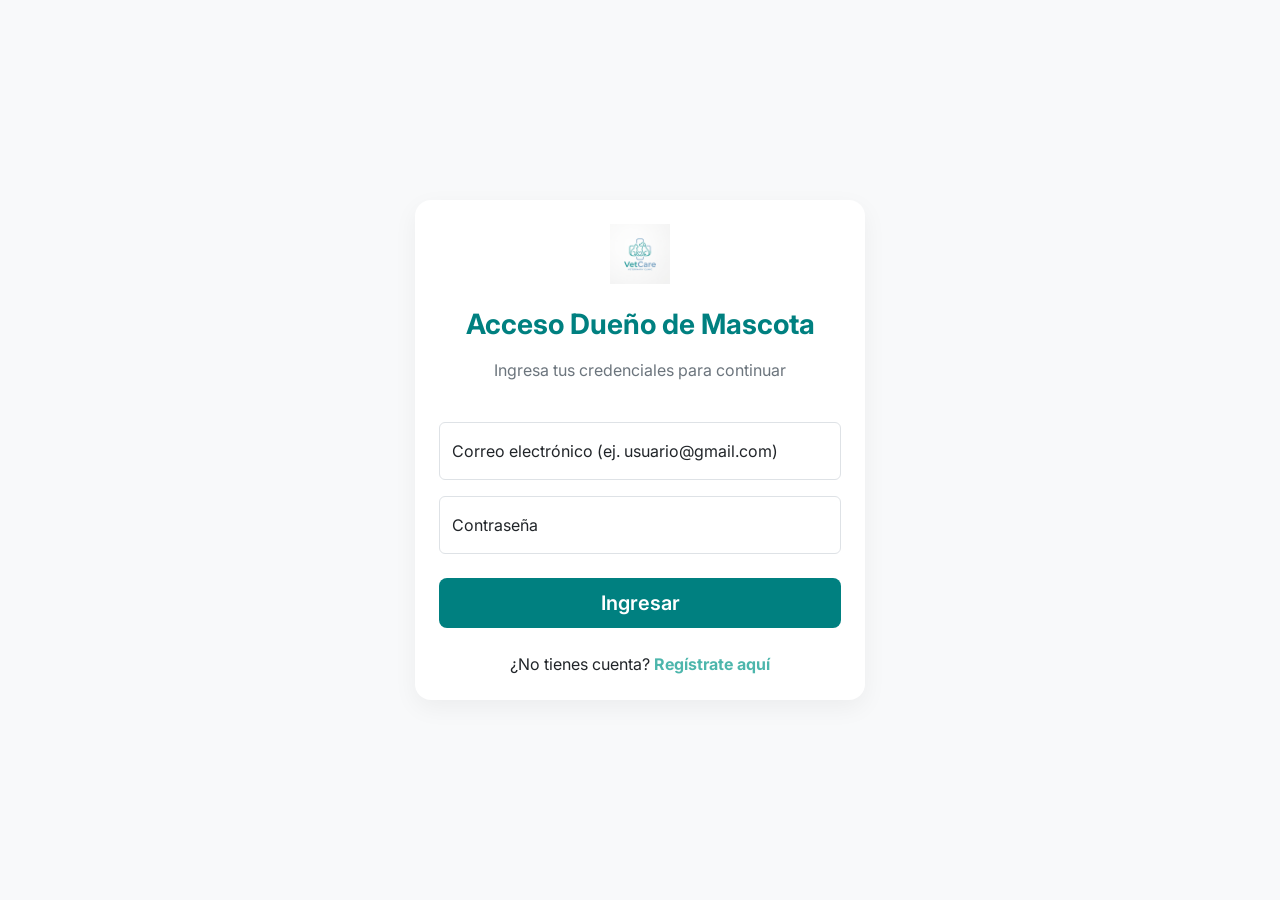
==== login.html @ 592eb91c "Versiones" ====
<!DOCTYPE html>
<html lang="es">
<head>
    <meta charset="UTF-8">
    <meta name="viewport" content="width=device-width, initial-scale=1.0">
    <title>VetCare - Iniciar Sesión</title>
    <!-- Bootstrap CSS -->
    <link href="https://cdn.jsdelivr.net/npm/bootstrap@5.3.0/dist/css/bootstrap.min.css" rel="stylesheet">
    <!-- Google Fonts -->
    <link href="https://fonts.googleapis.com/css2?family=Inter:wght@400;500;600;700&display=swap" rel="stylesheet">
    <!-- Custom CSS -->
    <link rel="stylesheet" href="css/style.css">
</head>
<body class="d-flex align-items-center py-4 bg-body-tertiary" style="min-height: 100vh;">

    <main class="form-signin w-100 m-auto" style="max-width: 450px;">
        <div class="card card-custom p-4 fade-in">
            <div class="text-center mb-4">
                <a href="index.html">
                    <img class="mb-4" src="images/logo.png" alt="VetCare Logo" height="60">
                </a>
                <h1 class="h3 mb-3 fw-bold text-primary-custom" id="loginTitle">Iniciar Sesión</h1>
                <p class="text-secondary">Ingresa tus credenciales para continuar</p>
            </div>

            <form id="loginForm" novalidate>
                <div class="form-floating mb-3">
                    <input type="email" class="form-control" id="email" placeholder="nombre@ejemplo.com" required>
                    <label for="email">Correo electrónico (ej. usuario@gmail.com)</label>
                    <div id="emailError" class="invalid-feedback-custom"></div>
                </div>
                
                <div class="form-floating mb-4">
                    <input type="password" class="form-control" id="password" placeholder="Contraseña" required>
                    <label for="password">Contraseña</label>
                    <div id="passError" class="invalid-feedback-custom"></div>
                </div>

                <button class="w-100 btn btn-lg btn-primary-custom" type="submit">Ingresar</button>
                
                <div class="text-center mt-4">
                    <p class="mb-0">¿No tienes cuenta? <a href="#" id="registerLink" class="text-secondary-custom fw-bold text-decoration-none">Regístrate aquí</a></p>
                </div>
            </form>
        </div>
    </main>

    <script>
        // Set dynamic titles and links based on role
        document.addEventListener('DOMContentLoaded', () => {
            const urlParams = new URLSearchParams(window.location.search);
            const role = urlParams.get('role');
            const title = document.getElementById('loginTitle');
            const registerLink = document.getElementById('registerLink');
            
            if (role === 'vet') {
                title.textContent = 'Acceso Veterinario';
                registerLink.href = 'register.html?role=vet';
            } else {
                title.textContent = 'Acceso Dueño de Mascota';
                registerLink.href = 'register.html?role=owner';
            }
        });
    </script>
    
    <!-- Bootstrap JS -->
    <script src="https://cdn.jsdelivr.net/npm/bootstrap@5.3.0/dist/js/bootstrap.bundle.min.js"></script>
    <!-- Custom JS -->
    <script src="js/main.js"></script>
</body>
</html>
---- css/style.css ----
:root {
    --primary-color: #008080; /* Teal */
    --secondary-color: #4DB6AC; /* Soft Teal/Blue */
    --accent-color: #004D40; /* Dark Teal */
    --background-color: #F5F9F9; /* Very light cool grey/blue */
    --text-primary: #333333;
    --text-secondary: #666666;
    --white: #FFFFFF;
    --error-color: #E53935;
    --success-color: #43A047;
}

body {
    font-family: 'Inter', 'Segoe UI', Tahoma, Geneva, Verdana, sans-serif;
    background-color: var(--background-color);
    color: var(--text-primary);
    margin: 0;
    padding: 0;
}

h1, h2, h3, h4, h5, h6 {
    font-weight: 700;
    color: var(--accent-color);
}

/* Custom Utilities */
.text-primary-custom { color: var(--primary-color) !important; }
.text-secondary-custom { color: var(--secondary-color) !important; }
.bg-primary-custom { background-color: var(--primary-color) !important; }
.bg-secondary-custom { background-color: var(--secondary-color) !important; }

/* Buttons */
.btn-primary-custom {
    background-color: var(--primary-color);
    color: var(--white);
    border: none;
    border-radius: 8px;
    padding: 10px 24px;
    font-weight: 600;
    transition: all 0.3s ease;
}

.btn-primary-custom:hover {
    background-color: var(--accent-color);
    transform: translateY(-2px);
    box-shadow: 0 4px 12px rgba(0, 128, 128, 0.3);
    color: var(--white);
}

.btn-outline-custom {
    background-color: transparent;
    color: var(--primary-color);
    border: 2px solid var(--primary-color);
    border-radius: 8px;
    padding: 10px 24px;
    font-weight: 600;
    transition: all 0.3s ease;
}

.btn-outline-custom:hover {
    background-color: var(--primary-color);
    color: var(--white);
    transform: translateY(-2px);
    box-shadow: 0 4px 12px rgba(0, 128, 128, 0.2);
}

/* Cards */
.card-custom {
    border: none;
    border-radius: 16px;
    box-shadow: 0 8px 24px rgba(0, 0, 0, 0.05);
    background-color: var(--white);
    transition: transform 0.3s ease, box-shadow 0.3s ease;
}

.card-custom:hover {
    transform: translateY(-5px);
    box-shadow: 0 12px 32px rgba(0, 0, 0, 0.1);
}

/* Form Controls */
.form-control:focus {
    border-color: var(--primary-color);
    box-shadow: 0 0 0 0.25rem rgba(0, 128, 128, 0.25);
}

.form-label {
    font-weight: 500;
    color: var(--accent-color);
}

/* Hero Section (Landing) */
.hero-section {
    background: linear-gradient(rgba(245, 249, 249, 0.8), rgba(245, 249, 249, 0.95)), url('../images/landing_bg.png') center/cover no-height;
    min-height: 100vh;
    display: flex;
    align-items: center;
    justify-content: center;
}

.role-selector-card {
    cursor: pointer;
    text-align: center;
    padding: 30px;
}

.role-icon {
    font-size: 3rem;
    color: var(--primary-color);
    margin-bottom: 15px;
}

/* Navbar */
.navbar-custom {
    background-color: var(--white);
    box-shadow: 0 2px 10px rgba(0,0,0,0.05);
}
.navbar-brand img {
    height: 40px;
}

/* Error messages */
.invalid-feedback-custom {
    display: none;
    color: var(--error-color);
    font-size: 0.875em;
    margin-top: 0.25rem;
}

.is-invalid-custom {
    border-color: var(--error-color) !important;
}

.is-invalid-custom ~ .invalid-feedback-custom {
    display: block;
}

/* Dashboard specific */
.avatar-img {
    width: 50px;
    height: 50px;
    border-radius: 50%;
    object-fit: cover;
}

.pet-avatar {
    width: 80px;
    height: 80px;
    border-radius: 50%;
    object-fit: cover;
    border: 3px solid var(--secondary-color);
}

/* Animations */
.fade-in {
    animation: fadeIn 0.5s ease-in;
}

@keyframes fadeIn {
    from { opacity: 0; transform: translateY(10px); }
    to { opacity: 1; transform: translateY(0); }
}

/* --- V2 App Real Styles --- */

/* Sidebar Layout */
.dashboard-layout {
    display: flex;
    min-height: 100vh;
    background-color: var(--background-color);
}

.sidebar {
    width: 280px;
    background-color: var(--white);
    border-right: 1px solid rgba(0,0,0,0.05);
    display: flex;
    flex-direction: column;
    position: sticky;
    top: 0;
    height: 100vh;
    z-index: 1000;
}

.sidebar-header {
    padding: 20px;
    border-bottom: 1px solid rgba(0,0,0,0.05);
}

.sidebar-menu {
    flex-grow: 1;
    padding: 20px 0;
    overflow-y: auto;
}

.sidebar-link {
    display: flex;
    align-items: center;
    padding: 12px 24px;
    color: var(--text-secondary);
    text-decoration: none;
    font-weight: 500;
    transition: all 0.2s ease;
    border-left: 4px solid transparent;
}

.sidebar-link:hover {
    background-color: var(--background-color);
    color: var(--primary-color);
}

.sidebar-link.active {
    background-color: rgba(0, 128, 128, 0.05);
    color: var(--primary-color);
    border-left-color: var(--primary-color);
}

.sidebar-link i {
    font-size: 1.25rem;
    margin-right: 15px;
}

.sidebar-footer {
    padding: 20px;
    border-top: 1px solid rgba(0,0,0,0.05);
}

.main-content {
    flex-grow: 1;
    padding: 30px;
    overflow-y: auto;
}

/* KPI Cards */
.kpi-card {
    border-radius: 16px;
    padding: 20px;
    display: flex;
    align-items: center;
    box-shadow: 0 4px 12px rgba(0, 0, 0, 0.03);
    background-color: var(--white);
}

.kpi-icon {
    width: 60px;
    height: 60px;
    border-radius: 12px;
    display: flex;
    align-items: center;
    justify-content: center;
    font-size: 2rem;
    margin-right: 20px;
}

.kpi-info h3 {
    margin: 0;
    font-size: 2rem;
    color: var(--accent-color);
}

.kpi-info p {
    margin: 0;
    color: var(--text-secondary);
    font-weight: 500;
}

/* Interactive Tasks */
.task-item {
    cursor: pointer;
    transition: background-color 0.2s ease;
}

.task-item:hover {
    background-color: var(--background-color);
}

.task-item.completed {
    text-decoration: line-through;
    color: var(--text-secondary);
    opacity: 0.6;
}

.task-item .form-check-input {
    cursor: pointer;
}

/* Notifications */
.notification-item {
    border-left: 4px solid var(--primary-color);
}
.notification-item.alert-danger {
    border-left-color: var(--error-color);
}
.notification-item.alert-warning {
    border-left-color: #ffc107;
}

/* Timeline specific */
.timeline-card {
    position: relative;
}

/* --- V3 Responsive Styles --- */
.mobile-header {
    display: none;
    align-items: center;
    justify-content: space-between;
    padding: 15px 20px;
    background-color: var(--white);
    border-bottom: 1px solid rgba(0,0,0,0.05);
    position: sticky;
    top: 0;
    z-index: 900;
}

.hamburger-btn {
    background: none;
    border: none;
    font-size: 1.5rem;
    color: var(--primary-color);
    cursor: pointer;
}

.sidebar-overlay {
    display: none;
    position: fixed;
    top: 0;
    left: 0;
    width: 100vw;
    height: 100vh;
    background-color: rgba(0,0,0,0.5);
    z-index: 950;
    opacity: 0;
    transition: opacity 0.3s ease;
}

.sidebar-overlay.show {
    display: block;
    opacity: 1;
}

@media (max-width: 991px) {
    .mobile-header {
        display: flex;
    }
    
    .sidebar {
        position: fixed;
        left: -300px; /* Hide offscreen */
        width: 280px;
        transition: left 0.3s ease;
        box-shadow: 4px 0 15px rgba(0,0,0,0.1);
    }

    .sidebar.show {
        left: 0;
    }

    .dashboard-layout {
        flex-direction: column;
    }
    
    .main-content {
        padding: 20px 15px;
    }
}

/* --- Dark Mode Styles --- */
body.dark-mode {
    --primary-color: #4DB6AC; /* Lighter Teal */
    --secondary-color: #80CBC4; /* Softer Teal */
    --accent-color: #E0F2F1; /* Very light text */
    --background-color: #0f172a; /* Slate 900 - Soft dark blue-gray */
    --text-primary: #f1f5f9; /* Slate 100 */
    --text-secondary: #94a3b8; /* Slate 400 */
    --white: #1e293b; /* Slate 800 - Card background in dark mode */
}

body.dark-mode .sidebar {
    background-color: #1e293b;
    border-right: 1px solid #334155;
}

body.dark-mode .sidebar-header, 
body.dark-mode .sidebar-footer,
body.dark-mode .mobile-header {
    border-color: #334155;
    background-color: #1e293b;
}

body.dark-mode .navbar-custom {
    background-color: #1e293b;
}

body.dark-mode .card-custom, 
body.dark-mode .kpi-card {
    background-color: #1e293b;
    box-shadow: 0 4px 12px rgba(0, 0, 0, 0.4);
}

body.dark-mode .dropdown-menu {
    background-color: #334155;
    border-color: #475569;
}

body.dark-mode .dropdown-item {
    color: var(--text-primary);
}
body.dark-mode .dropdown-item:hover {
    background-color: #475569;
    color: var(--white);
}

body.dark-mode .table {
    color: var(--text-primary);
}

body.dark-mode .table-light th,
body.dark-mode .table-light td {
    background-color: #334155;
    color: var(--text-primary);
    border-color: #475569;
}

body.dark-mode tbody tr:hover td {
    background-color: #0f172a;
    color: var(--text-primary);
}
body.dark-mode tbody td {
    background-color: transparent;
    color: var(--text-primary);
}

body.dark-mode .modal-content {
    background-color: #1e293b;
    color: var(--text-primary);
}

body.dark-mode .modal-header,
body.dark-mode .modal-footer {
    border-color: #334155;
}

body.dark-mode input.form-control,
body.dark-mode select.form-select,
body.dark-mode textarea.form-control {
    background-color: #334155;
    border-color: #475569;
    color: var(--text-primary);
}

/* Fix text in specific cards in dark mode */
body.dark-mode .bg-light {
    background-color: #334155 !important;
}

body.dark-mode .text-dark {
    color: var(--text-primary) !important;
}

body.dark-mode .border {
    border-color: #475569 !important;
}

/* Theme Toggle Button */
.theme-toggle-btn {
    background: transparent;
    border: none;
    color: var(--text-secondary);
    font-size: 1.25rem;
    cursor: pointer;
    padding: 10px;
    border-radius: 50%;
    transition: all 0.3s ease;
}
.theme-toggle-btn:hover {
    background-color: rgba(0, 128, 128, 0.1);
    color: var(--primary-color);
}
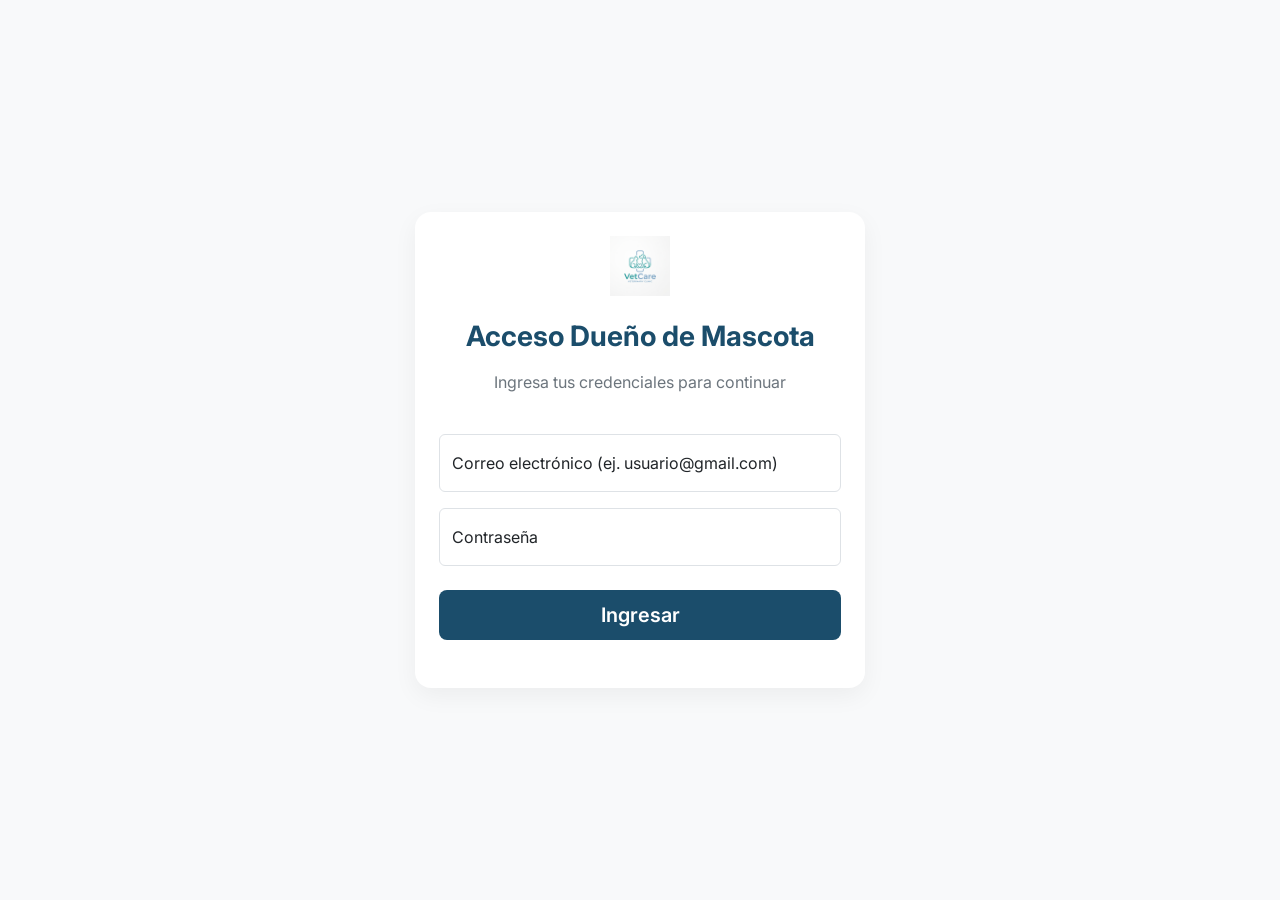
==== commit 6008b638: "Commits finales proyecto" ====
--- a/login.html
+++ b/login.html
@@ -1,5 +1,6 @@
 <!DOCTYPE html>
 <html lang="es">
+
 <head>
     <meta charset="UTF-8">
     <meta name="viewport" content="width=device-width, initial-scale=1.0">
@@ -11,6 +12,7 @@
     <!-- Custom CSS -->
     <link rel="stylesheet" href="css/style.css">
 </head>
+
 <body class="d-flex align-items-center py-4 bg-body-tertiary" style="min-height: 100vh;">
 
     <main class="form-signin w-100 m-auto" style="max-width: 450px;">
@@ -29,7 +31,7 @@
                     <label for="email">Correo electrónico (ej. usuario@gmail.com)</label>
                     <div id="emailError" class="invalid-feedback-custom"></div>
                 </div>
-                
+
                 <div class="form-floating mb-4">
                     <input type="password" class="form-control" id="password" placeholder="Contraseña" required>
                     <label for="password">Contraseña</label>
@@ -37,9 +39,8 @@
                 </div>
 
                 <button class="w-100 btn btn-lg btn-primary-custom" type="submit">Ingresar</button>
-                
+
                 <div class="text-center mt-4">
-                    <p class="mb-0">¿No tienes cuenta? <a href="#" id="registerLink" class="text-secondary-custom fw-bold text-decoration-none">Regístrate aquí</a></p>
                 </div>
             </form>
         </div>
@@ -52,20 +53,22 @@
             const role = urlParams.get('role');
             const title = document.getElementById('loginTitle');
             const registerLink = document.getElementById('registerLink');
-            
+
             if (role === 'vet') {
                 title.textContent = 'Acceso Veterinario';
                 registerLink.href = 'register.html?role=vet';
             } else {
                 title.textContent = 'Acceso Dueño de Mascota';
-                registerLink.href = 'register.html?role=owner';
+                // Ocultar registro para dueños, solo el vet puede crearlos
+                registerLink.parentElement.style.display = 'none';
             }
         });
     </script>
-    
+
     <!-- Bootstrap JS -->
     <script src="https://cdn.jsdelivr.net/npm/bootstrap@5.3.0/dist/js/bootstrap.bundle.min.js"></script>
     <!-- Custom JS -->
     <script src="js/main.js"></script>
 </body>
-</html>
+
+</html>
--- a/css/style.css
+++ b/css/style.css
@@ -1,13 +1,15 @@
 :root {
-    --primary-color: #008080; /* Teal */
-    --secondary-color: #4DB6AC; /* Soft Teal/Blue */
-    --accent-color: #004D40; /* Dark Teal */
-    --background-color: #F5F9F9; /* Very light cool grey/blue */
-    --text-primary: #333333;
-    --text-secondary: #666666;
+    --primary-color: #1B4D6B;
+    --secondary-color: #7BC6A6;
+    --accent-color: #E88C5A;
+    --background-color: #F5F7FA;
+    --text-primary: #1F2A3A;
+    --text-secondary: #6B7A8A;
     --white: #FFFFFF;
-    --error-color: #E53935;
-    --success-color: #43A047;
+    --error-color: #C84A4A;
+    --success-color: #2E7D5E;
+    --warning-color: #E8B84A;
+    --border-color: #D1D5DB;
 }
 
 body {
@@ -43,7 +45,7 @@
 .btn-primary-custom:hover {
     background-color: var(--accent-color);
     transform: translateY(-2px);
-    box-shadow: 0 4px 12px rgba(0, 128, 128, 0.3);
+    box-shadow: 0 4px 12px rgba(27, 77, 107, 0.3);
     color: var(--white);
 }
 
@@ -61,7 +63,7 @@
     background-color: var(--primary-color);
     color: var(--white);
     transform: translateY(-2px);
-    box-shadow: 0 4px 12px rgba(0, 128, 128, 0.2);
+    box-shadow: 0 4px 12px rgba(27, 77, 107, 0.2);
 }
 
 /* Cards */
@@ -81,7 +83,7 @@
 /* Form Controls */
 .form-control:focus {
     border-color: var(--primary-color);
-    box-shadow: 0 0 0 0.25rem rgba(0, 128, 128, 0.25);
+    box-shadow: 0 0 0 0.25rem rgba(27, 77, 107, 0.25);
 }
 
 .form-label {
@@ -172,8 +174,8 @@
 
 .sidebar {
     width: 280px;
-    background-color: var(--white);
-    border-right: 1px solid rgba(0,0,0,0.05);
+    background-color: var(--text-primary);
+    border-right: 1px solid var(--border-color);
     display: flex;
     flex-direction: column;
     position: sticky;
@@ -184,35 +186,39 @@
 
 .sidebar-header {
     padding: 20px;
-    border-bottom: 1px solid rgba(0,0,0,0.05);
+    border-bottom: 1px solid rgba(255,255,255,0.1);
+}
+
+.sidebar-header .text-primary-custom {
+    color: var(--white) !important;
 }
 
 .sidebar-menu {
     flex-grow: 1;
-    padding: 20px 0;
+    padding: 20px 12px;
     overflow-y: auto;
 }
 
 .sidebar-link {
     display: flex;
     align-items: center;
-    padding: 12px 24px;
+    padding: 12px 16px;
     color: var(--text-secondary);
     text-decoration: none;
     font-weight: 500;
     transition: all 0.2s ease;
-    border-left: 4px solid transparent;
+    border-radius: 8px;
+    margin-bottom: 4px;
 }
 
 .sidebar-link:hover {
-    background-color: var(--background-color);
-    color: var(--primary-color);
+    background-color: rgba(255, 255, 255, 0.05);
+    color: var(--white);
 }
 
 .sidebar-link.active {
-    background-color: rgba(0, 128, 128, 0.05);
-    color: var(--primary-color);
-    border-left-color: var(--primary-color);
+    background-color: var(--primary-color);
+    color: var(--white);
 }
 
 .sidebar-link i {
@@ -222,7 +228,15 @@
 
 .sidebar-footer {
     padding: 20px;
-    border-top: 1px solid rgba(0,0,0,0.05);
+    border-top: 1px solid rgba(255,255,255,0.1);
+}
+
+.sidebar-footer .text-dark {
+    color: var(--white) !important;
+}
+
+.sidebar-footer .text-muted {
+    color: var(--text-secondary) !important;
 }
 
 .main-content {
@@ -367,13 +381,14 @@
 
 /* --- Dark Mode Styles --- */
 body.dark-mode {
-    --primary-color: #4DB6AC; /* Lighter Teal */
-    --secondary-color: #80CBC4; /* Softer Teal */
-    --accent-color: #E0F2F1; /* Very light text */
-    --background-color: #0f172a; /* Slate 900 - Soft dark blue-gray */
-    --text-primary: #f1f5f9; /* Slate 100 */
-    --text-secondary: #94a3b8; /* Slate 400 */
-    --white: #1e293b; /* Slate 800 - Card background in dark mode */
+    --primary-color: #3A7DA3; /* Lighter version of the new primary blue for dark mode */
+    --secondary-color: #94D6BA; /* Lighter version of the secondary green */
+    --accent-color: #F0A57C; /* Lighter version of the accent orange */
+    --background-color: #121A25; /* Very dark blue matching the new primary tone */
+    --text-primary: #F5F7FA;
+    --text-secondary: #9DA7B3;
+    --white: #1A2635; /* Card background in dark mode */
+    --border-color: #2D3A4B;
 }
 
 body.dark-mode .sidebar {
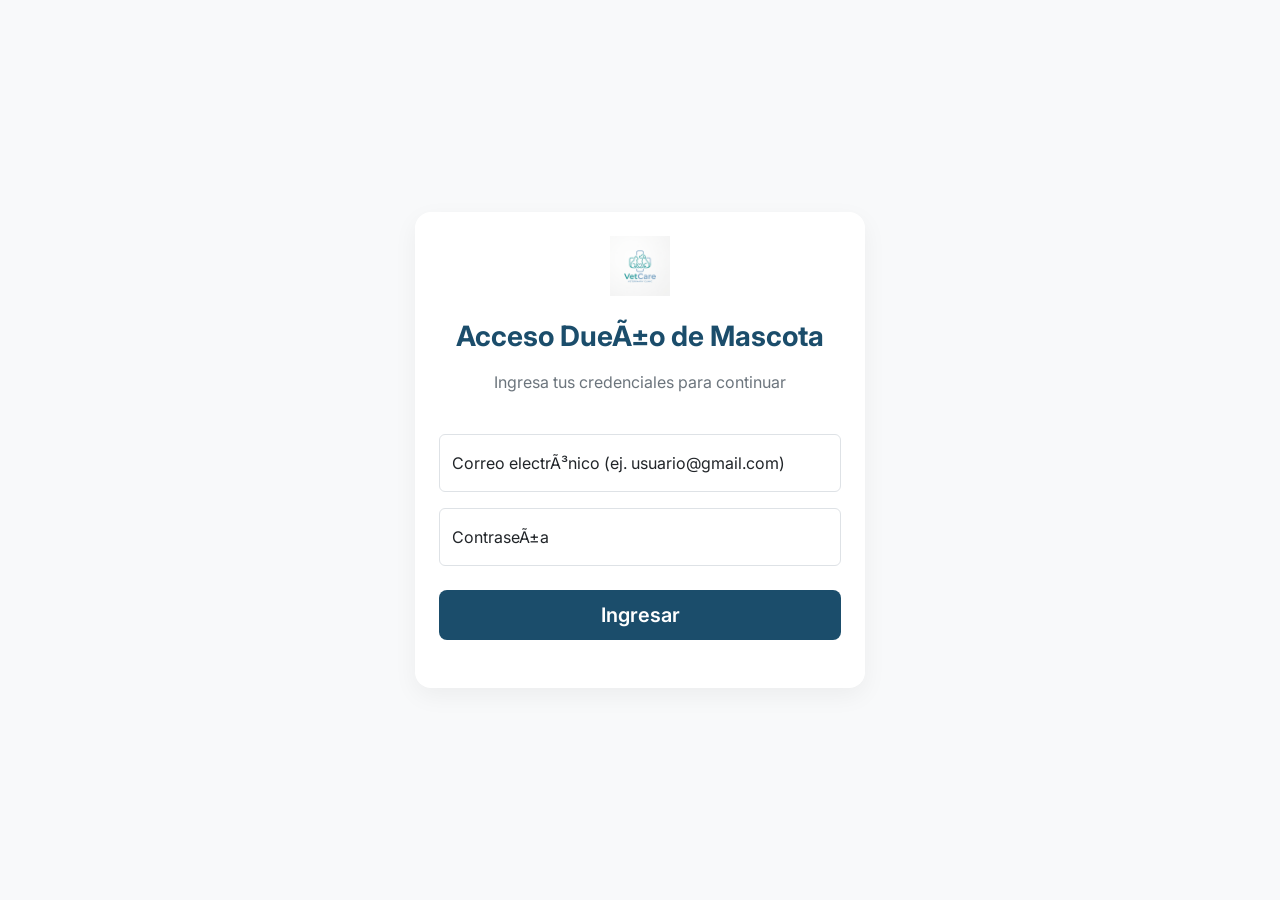
==== commit 7c8b3c7a: "ultimos commits" ====
--- a/login.html
+++ b/login.html
@@ -1,10 +1,13 @@
-<!DOCTYPE html>
+﻿<!DOCTYPE html>
 <html lang="es">
 
 <head>
     <meta charset="UTF-8">
     <meta name="viewport" content="width=device-width, initial-scale=1.0">
-    <title>VetCare - Iniciar Sesión</title>
+    <meta name="description" content="VetCare - Sistema veterinario para la gestión integral de tu clínica y el cuidado de mascotas.">
+    <link rel="preconnect" href="https://fonts.googleapis.com">
+    <link rel="preconnect" href="https://fonts.gstatic.com" crossorigin>
+    <title>VetCare - Iniciar SesiÃ³n</title>
     <!-- Bootstrap CSS -->
     <link href="https://cdn.jsdelivr.net/npm/bootstrap@5.3.0/dist/css/bootstrap.min.css" rel="stylesheet">
     <!-- Google Fonts -->
@@ -21,20 +24,20 @@
                 <a href="index.html">
                     <img class="mb-4" src="images/logo.png" alt="VetCare Logo" height="60">
                 </a>
-                <h1 class="h3 mb-3 fw-bold text-primary-custom" id="loginTitle">Iniciar Sesión</h1>
+                <h1 class="h3 mb-3 fw-bold text-primary-custom" id="loginTitle">Iniciar SesiÃ³n</h1>
                 <p class="text-secondary">Ingresa tus credenciales para continuar</p>
             </div>
 
             <form id="loginForm" novalidate>
                 <div class="form-floating mb-3">
                     <input type="email" class="form-control" id="email" placeholder="nombre@ejemplo.com" required>
-                    <label for="email">Correo electrónico (ej. usuario@gmail.com)</label>
+                    <label for="email">Correo electrÃ³nico (ej. usuario@gmail.com)</label>
                     <div id="emailError" class="invalid-feedback-custom"></div>
                 </div>
 
                 <div class="form-floating mb-4">
-                    <input type="password" class="form-control" id="password" placeholder="Contraseña" required>
-                    <label for="password">Contraseña</label>
+                    <input type="password" class="form-control" id="password" placeholder="ContraseÃ±a" required>
+                    <label for="password">ContraseÃ±a</label>
                     <div id="passError" class="invalid-feedback-custom"></div>
                 </div>
 
@@ -58,8 +61,8 @@
                 title.textContent = 'Acceso Veterinario';
                 registerLink.href = 'register.html?role=vet';
             } else {
-                title.textContent = 'Acceso Dueño de Mascota';
-                // Ocultar registro para dueños, solo el vet puede crearlos
+                title.textContent = 'Acceso DueÃ±o de Mascota';
+                // Ocultar registro para dueÃ±os, solo el vet puede crearlos
                 registerLink.parentElement.style.display = 'none';
             }
         });
@@ -71,4 +74,4 @@
     <script src="js/main.js"></script>
 </body>
 
-</html>+</html>
--- a/css/style.css
+++ b/css/style.css
@@ -73,6 +73,7 @@
     box-shadow: 0 8px 24px rgba(0, 0, 0, 0.05);
     background-color: var(--white);
     transition: transform 0.3s ease, box-shadow 0.3s ease;
+    will-change: transform, box-shadow;
 }
 
 .card-custom:hover {
@@ -156,6 +157,7 @@
 /* Animations */
 .fade-in {
     animation: fadeIn 0.5s ease-in;
+    will-change: opacity, transform;
 }
 
 @keyframes fadeIn {
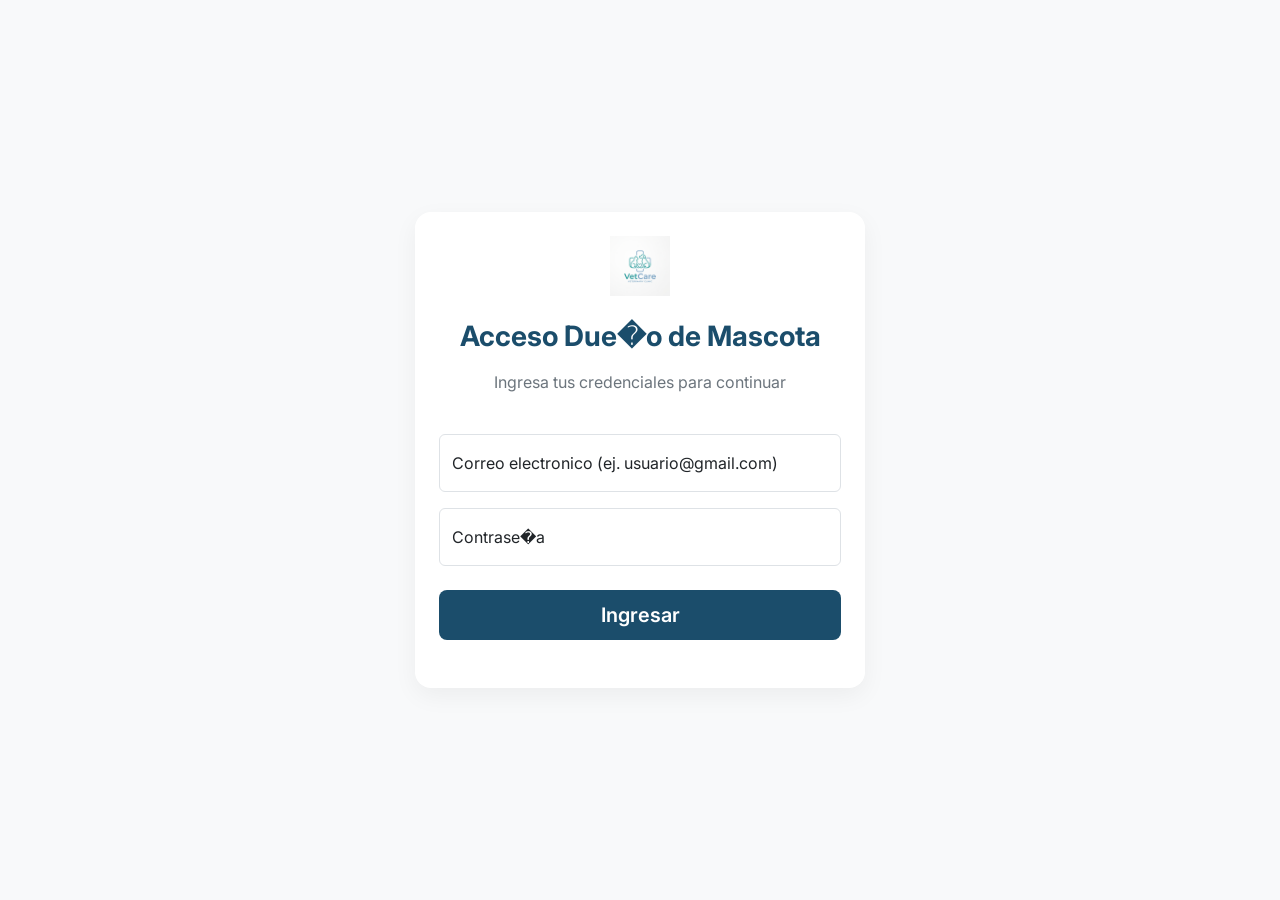
==== commit adb7c2dd: "arreglar las tildes y Ñ" ====
--- a/login.html
+++ b/login.html
@@ -4,10 +4,11 @@
 <head>
     <meta charset="UTF-8">
     <meta name="viewport" content="width=device-width, initial-scale=1.0">
-    <meta name="description" content="VetCare - Sistema veterinario para la gestión integral de tu clínica y el cuidado de mascotas.">
+    <meta name="description"
+        content="VetCare - Sistema veterinario para la gesti�n integral de tu cl�nica y el cuidado de mascotas.">
     <link rel="preconnect" href="https://fonts.googleapis.com">
     <link rel="preconnect" href="https://fonts.gstatic.com" crossorigin>
-    <title>VetCare - Iniciar SesiÃ³n</title>
+    <title>VetCare - Iniciar Sesión</title>
     <!-- Bootstrap CSS -->
     <link href="https://cdn.jsdelivr.net/npm/bootstrap@5.3.0/dist/css/bootstrap.min.css" rel="stylesheet">
     <!-- Google Fonts -->
@@ -24,20 +25,20 @@
                 <a href="index.html">
                     <img class="mb-4" src="images/logo.png" alt="VetCare Logo" height="60">
                 </a>
-                <h1 class="h3 mb-3 fw-bold text-primary-custom" id="loginTitle">Iniciar SesiÃ³n</h1>
+                <h1 class="h3 mb-3 fw-bold text-primary-custom" id="loginTitle">Iniciar Sesion</h1>
                 <p class="text-secondary">Ingresa tus credenciales para continuar</p>
             </div>
 
             <form id="loginForm" novalidate>
                 <div class="form-floating mb-3">
                     <input type="email" class="form-control" id="email" placeholder="nombre@ejemplo.com" required>
-                    <label for="email">Correo electrÃ³nico (ej. usuario@gmail.com)</label>
+                    <label for="email">Correo electronico (ej. usuario@gmail.com)</label>
                     <div id="emailError" class="invalid-feedback-custom"></div>
                 </div>
 
                 <div class="form-floating mb-4">
-                    <input type="password" class="form-control" id="password" placeholder="ContraseÃ±a" required>
-                    <label for="password">ContraseÃ±a</label>
+                    <input type="password" class="form-control" id="password" placeholder="Contrase�a" required>
+                    <label for="password">Contrase�a</label>
                     <div id="passError" class="invalid-feedback-custom"></div>
                 </div>
 
@@ -61,8 +62,8 @@
                 title.textContent = 'Acceso Veterinario';
                 registerLink.href = 'register.html?role=vet';
             } else {
-                title.textContent = 'Acceso DueÃ±o de Mascota';
-                // Ocultar registro para dueÃ±os, solo el vet puede crearlos
+                title.textContent = 'Acceso Due�o de Mascota';
+                // Ocultar registro para due�os, solo el vet puede crearlos
                 registerLink.parentElement.style.display = 'none';
             }
         });
@@ -74,4 +75,4 @@
     <script src="js/main.js"></script>
 </body>
 
-</html>
+</html>
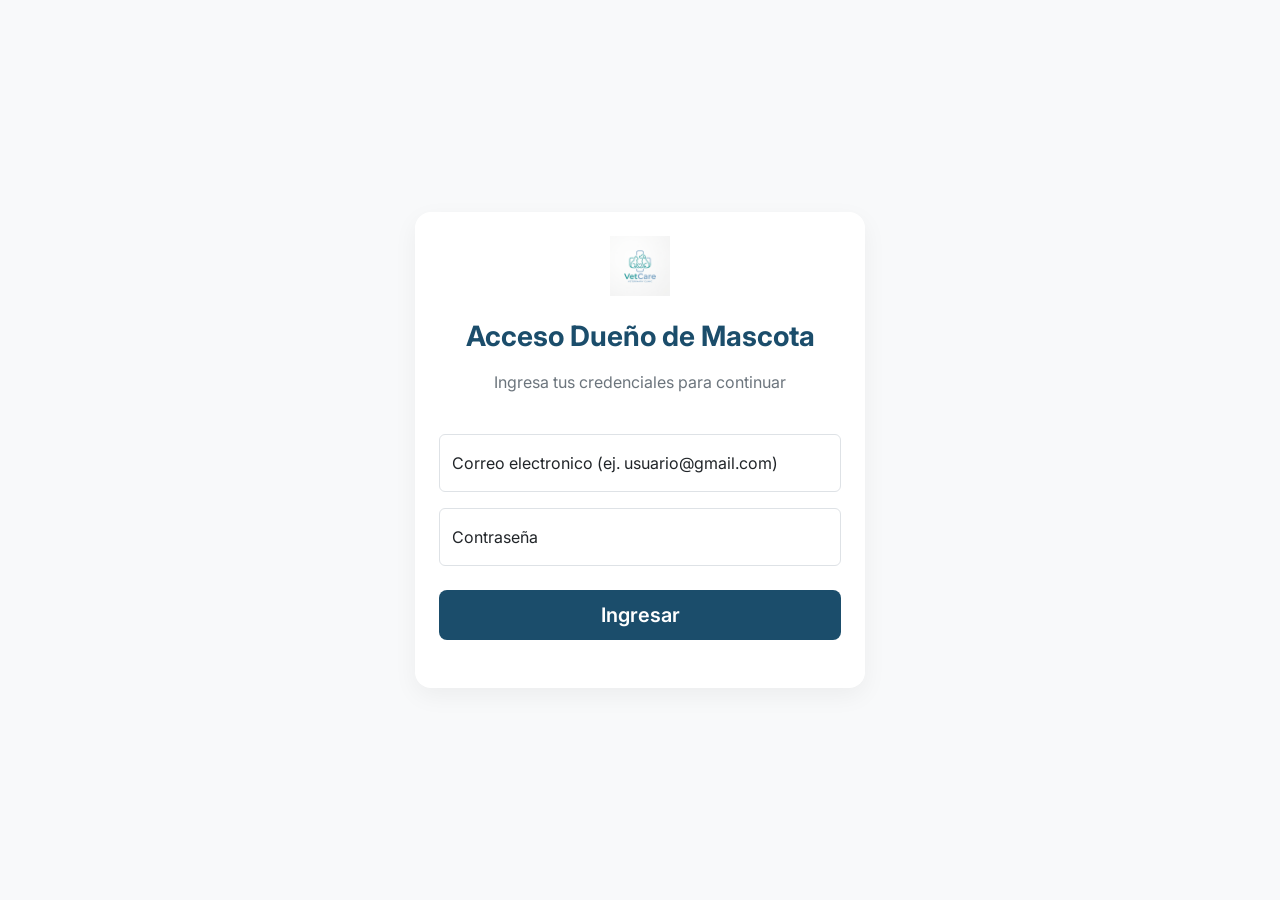
==== commit 4dfcbf27: "ultimos arreglos en Ñ" ====
--- a/login.html
+++ b/login.html
@@ -37,8 +37,8 @@
                 </div>
 
                 <div class="form-floating mb-4">
-                    <input type="password" class="form-control" id="password" placeholder="Contrase�a" required>
-                    <label for="password">Contrase�a</label>
+                    <input type="password" class="form-control" id="password" placeholder="Contraseña" required>
+                    <label for="password">Contraseña</label>
                     <div id="passError" class="invalid-feedback-custom"></div>
                 </div>
 
@@ -62,8 +62,8 @@
                 title.textContent = 'Acceso Veterinario';
                 registerLink.href = 'register.html?role=vet';
             } else {
-                title.textContent = 'Acceso Due�o de Mascota';
-                // Ocultar registro para due�os, solo el vet puede crearlos
+                title.textContent = 'Acceso Dueño de Mascota';
+                // Ocultar registro para dueños, solo el vet puede crearlos
                 registerLink.parentElement.style.display = 'none';
             }
         });
